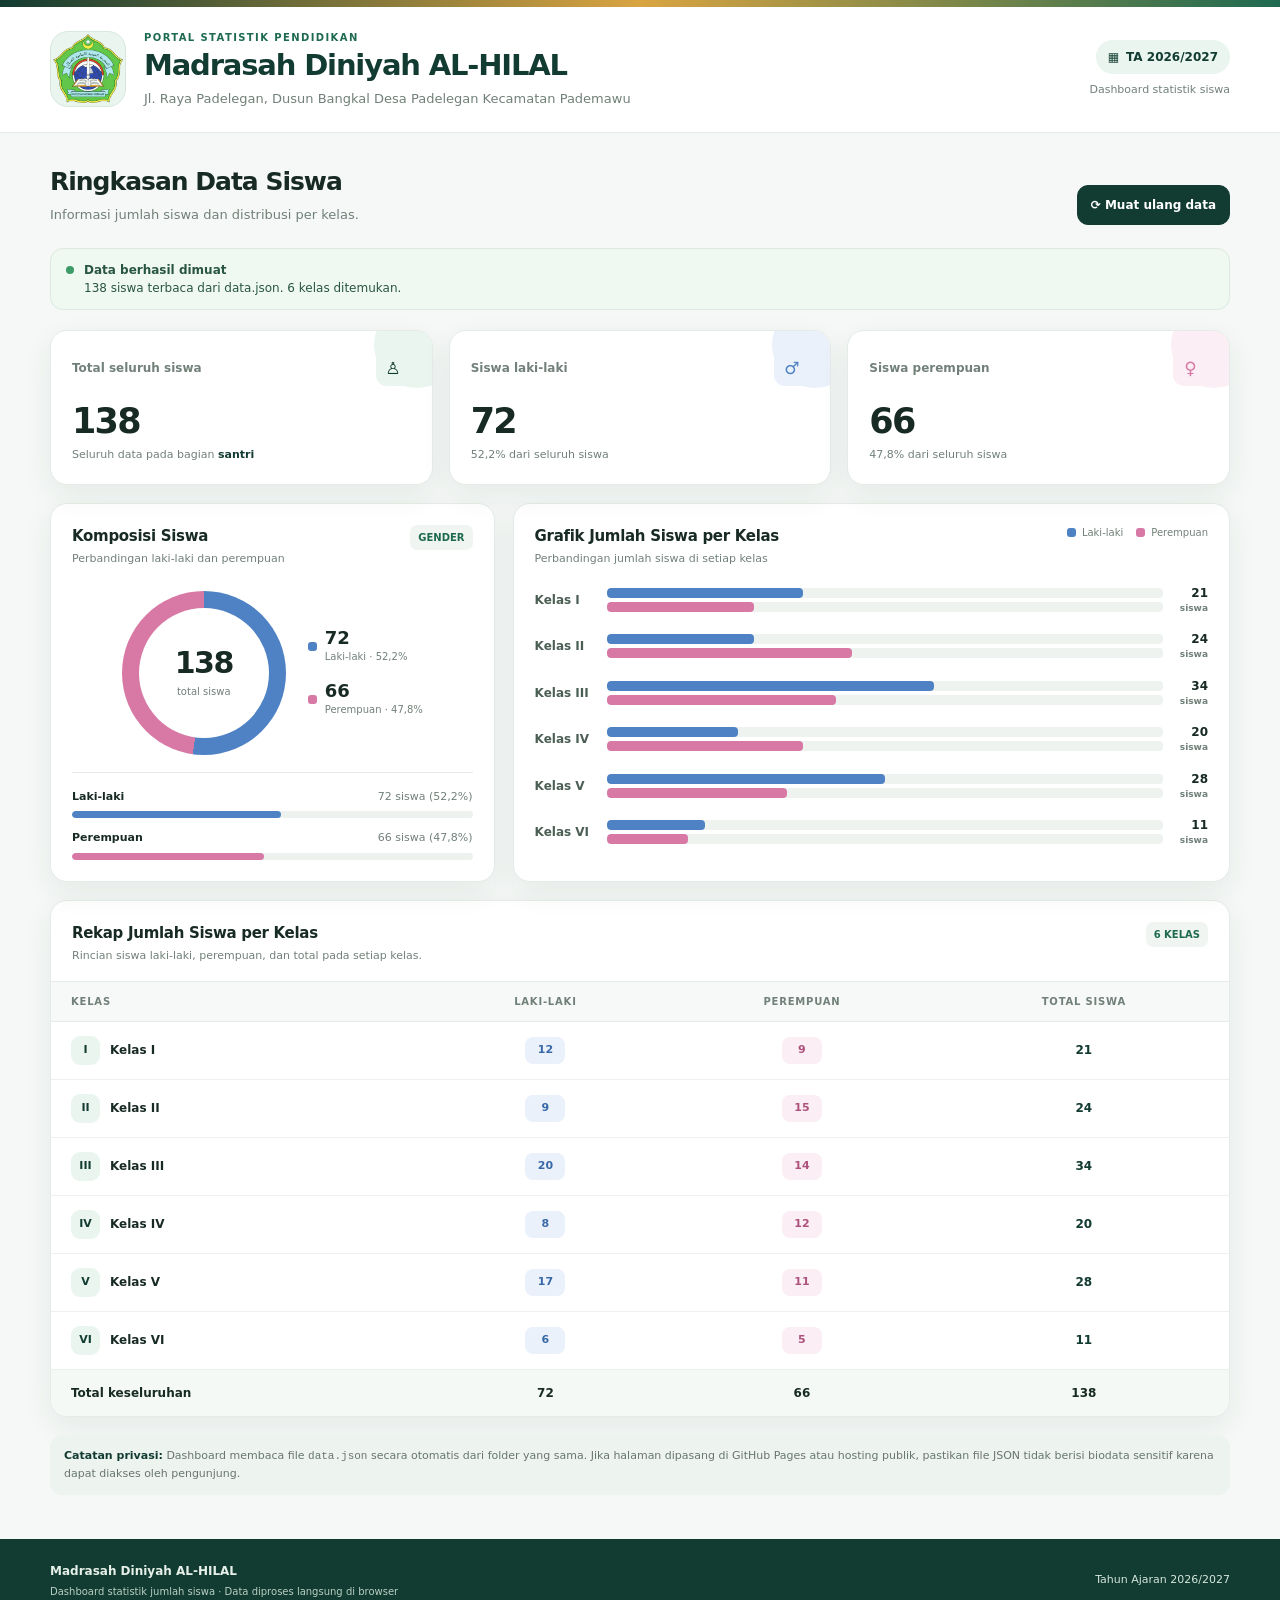
==== diagram_siswa.html @ ab2ae201 "Create diagram_siswa.html" ====
<!doctype html>
<html lang="id">
<head>
  <meta charset="utf-8">
  <meta name="viewport" content="width=device-width, initial-scale=1">
  <meta name="theme-color" content="#123b31">
  <meta name="description" content="Dashboard statistik jumlah siswa Madrasah Diniyah AL-HILAL.">
  <title>Dashboard Siswa | Madrasah Diniyah AL-HILAL</title>
  <style>
    :root{--green:#123b31;--green2:#1e6a51;--mint:#e9f5ee;--gold:#d9a441;--ink:#182a24;--muted:#718078;--line:#e5ece7;--paper:#f5f8f6;--white:#fff;--blue:#4e82c4;--pink:#d779a4;--shadow:0 10px 30px rgba(22,58,43,.07)}
    *{box-sizing:border-box}body{margin:0;background:var(--paper);color:var(--ink);font-family:Inter,ui-sans-serif,system-ui,-apple-system,BlinkMacSystemFont,"Segoe UI",sans-serif;line-height:1.5}
    .topbar{height:7px;background:linear-gradient(90deg,var(--green),var(--gold),var(--green2))}
    .container{width:min(1180px,calc(100% - 36px));margin:auto}
    header{background:var(--white);border-bottom:1px solid var(--line)}.head-inner{display:flex;align-items:center;gap:18px;padding:23px 0}.logo-wrap{width:76px;height:76px;flex:0 0 76px;border-radius:18px;background:var(--mint);display:grid;place-items:center;border:1px solid #d6e9dc;overflow:hidden}.logo-wrap img{width:100%;height:100%;object-fit:contain}.logo-fallback{font-size:29px;color:var(--green)}
    .eyebrow{text-transform:uppercase;letter-spacing:.14em;font-size:10px;font-weight:800;color:var(--green2);margin:0 0 4px}.school-name{font-size:clamp(20px,3vw,29px);line-height:1.15;font-weight:850;letter-spacing:-.04em;color:var(--green);margin:0}.school-address{color:var(--muted);font-size:13px;margin:7px 0 0}.head-side{margin-left:auto;text-align:right;flex-shrink:0}.year-pill{display:inline-flex;align-items:center;gap:7px;padding:8px 12px;border-radius:99px;background:var(--mint);color:var(--green);font-size:12px;font-weight:750}.head-side small{display:block;color:var(--muted);font-size:11px;margin-top:8px}
    main{padding:30px 0 44px}.page-intro{display:flex;align-items:flex-end;justify-content:space-between;gap:16px;margin-bottom:23px}.page-intro h2{font-size:25px;letter-spacing:-.04em;margin:0;color:var(--ink)}.page-intro p{margin:5px 0 0;color:var(--muted);font-size:13px}.actions{display:flex;gap:9px;flex-wrap:wrap}.btn{border:1px solid #d6e3db;background:white;color:var(--green);font:inherit;font-size:12px;font-weight:750;padding:10px 13px;border-radius:11px;cursor:pointer;display:inline-flex;align-items:center;gap:8px}.btn.primary{background:var(--green);border-color:var(--green);color:white}.btn:hover{filter:brightness(.97)}input[type=file]{display:none}
    .status{display:flex;align-items:flex-start;gap:10px;padding:12px 15px;border:1px solid #dce9df;background:#f0f8f2;border-radius:13px;color:#285642;font-size:12px;margin-bottom:20px}.status.error{background:#fff5ed;border-color:#f2d7c2;color:#874b23}.status .dot{width:8px;height:8px;background:#3b9c67;border-radius:50%;margin-top:5px;flex:0 0 8px}.status.error .dot{background:#d47b3f}
    .stats{display:grid;grid-template-columns:repeat(3,minmax(0,1fr));gap:16px;margin-bottom:18px}.stat{background:var(--white);border:1px solid var(--line);border-radius:17px;padding:20px 21px;box-shadow:var(--shadow);position:relative;overflow:hidden}.stat:after{content:"";position:absolute;width:86px;height:86px;right:-28px;top:-29px;border-radius:50%;background:var(--tint,#e9f5ee)}.stat-top{display:flex;justify-content:space-between;align-items:center;gap:10px;position:relative;z-index:1}.stat-label{font-size:12px;color:var(--muted);font-weight:700}.stat-icon{height:35px;width:35px;display:grid;place-items:center;border-radius:11px;background:var(--tint,#e9f5ee);color:var(--accent,var(--green));font-size:17px}.stat-number{font-size:35px;font-weight:850;letter-spacing:-.05em;line-height:1.1;margin:16px 0 7px;position:relative;z-index:1}.stat-foot{font-size:11px;color:var(--muted);position:relative;z-index:1}.stat-foot strong{color:var(--accent,var(--green))}
    .grid-main{display:grid;grid-template-columns:minmax(0,.88fr) minmax(0,1.42fr);gap:18px;margin-bottom:18px}.panel{background:var(--white);border:1px solid var(--line);border-radius:17px;padding:21px;box-shadow:var(--shadow);min-width:0}.panel-head{display:flex;align-items:flex-start;justify-content:space-between;gap:12px;margin-bottom:16px}.panel-title{font-size:15px;font-weight:800;margin:0;letter-spacing:-.02em}.panel-subtitle{font-size:11px;color:var(--muted);margin:4px 0 0}.tag{background:#f0f5f1;border-radius:7px;color:var(--green2);font-size:10px;font-weight:800;padding:5px 8px;white-space:nowrap}
    .donut-area{display:flex;align-items:center;justify-content:center;gap:22px;padding:7px 0 17px}.donut{width:164px;height:164px;border-radius:50%;position:relative;flex:0 0 164px;background:conic-gradient(var(--blue) 0 var(--male-deg,52.17%),var(--pink) var(--male-deg,52.17%) 100%)}.donut:after{content:"";position:absolute;inset:17px;background:white;border-radius:50%}.donut-center{position:absolute;z-index:1;inset:0;display:flex;flex-direction:column;align-items:center;justify-content:center}.donut-center strong{font-size:30px;letter-spacing:-.05em;line-height:1.1}.donut-center span{font-size:10px;color:var(--muted);margin-top:5px}.legend{display:grid;gap:14px;min-width:100px}.legend-row{display:flex;align-items:center;gap:8px;font-size:11px;color:var(--muted)}.legend-dot{width:9px;height:9px;border-radius:3px;flex:0 0 9px}.legend-row strong{display:block;font-size:18px;color:var(--ink);line-height:1.25}.legend-row small{font-size:10px;color:var(--muted)}.share-bars{border-top:1px solid var(--line);padding-top:16px;display:grid;gap:12px}.share-top{display:flex;justify-content:space-between;font-size:11px;margin-bottom:6px}.share-top span{color:var(--muted)}.track{height:7px;border-radius:99px;background:#eef2ef;overflow:hidden}.fill{height:100%;border-radius:99px;width:0;transition:width .35s ease}.fill.male{background:var(--blue)}.fill.female{background:var(--pink)}
    .chart-legend{display:flex;gap:13px;align-items:center;flex-wrap:wrap;font-size:10px;color:var(--muted)}.chart-legend span{display:inline-flex;align-items:center;gap:6px}.chart-bars{display:grid;gap:15px;margin-top:15px}.bar-row{display:grid;grid-template-columns:62px minmax(0,1fr) 35px;gap:10px;align-items:center}.bar-class{font-size:12px;font-weight:800;color:#4b5e54}.bar-stack{display:flex;flex-direction:column;gap:4px}.bar-line{height:10px;background:#eff3f0;border-radius:4px;overflow:hidden}.bar-line i{display:block;height:100%;border-radius:4px;width:0;transition:width .4s ease}.bar-line i.male{background:var(--blue)}.bar-line i.female{background:var(--pink)}.bar-total{text-align:right;font-size:12px;font-weight:800}.bar-total small{display:block;font-size:9px;color:var(--muted);font-weight:600}
    .table-panel{padding:0;overflow:hidden}.table-panel .panel-head{padding:21px 21px 0}.table-wrap{overflow-x:auto}table{border-collapse:collapse;width:100%;min-width:500px}thead th{background:#f6f9f7;color:#718078;font-size:10px;text-transform:uppercase;letter-spacing:.08em;font-weight:800;padding:12px 20px;text-align:left;border-top:1px solid var(--line);border-bottom:1px solid var(--line)}thead th:not(:first-child),tbody td:not(:first-child),tfoot td:not(:first-child){text-align:center}tbody td,tfoot td{padding:14px 20px;border-bottom:1px solid #edf1ee;font-size:12px}tbody tr:hover{background:#fbfdfb}.class-name{display:flex;align-items:center;gap:10px;font-weight:800}.class-number{width:29px;height:29px;display:grid;place-items:center;border-radius:9px;background:var(--mint);color:var(--green);font-size:11px}.gender-pill{display:inline-flex;min-width:40px;justify-content:center;padding:5px 9px;border-radius:8px;font-weight:800;font-size:11px}.gender-pill.m{background:#eaf1fb;color:#3869a6}.gender-pill.f{background:#fbeef4;color:#ae527d}.total-cell{font-weight:850;color:var(--green)}tfoot td{background:#f5f9f6;font-weight:850;border-bottom:0}.empty{text-align:center!important;padding:28px;color:var(--muted)}
    .privacy-note{margin-top:18px;font-size:11px;color:#68766e;background:#edf3ef;border-radius:12px;padding:12px 14px;line-height:1.65}.privacy-note strong{color:var(--green)}footer{background:var(--green);color:#e6f0e9;padding:23px 0}.footer-inner{display:flex;justify-content:space-between;align-items:center;gap:14px}.footer-name{font-size:12px;font-weight:800}.footer-note{font-size:10px;color:#b9d0c3;margin-top:4px}.footer-year{font-size:11px;color:#d6e7dc;text-align:right}
    @media(max-width:760px){.head-inner{align-items:flex-start;gap:12px;padding:17px 0}.logo-wrap{width:58px;height:58px;flex-basis:58px;border-radius:14px}.head-side{display:none}.school-address{font-size:11px}.container{width:min(100% - 24px,1180px)}main{padding-top:23px}.page-intro{align-items:flex-start;flex-direction:column}.page-intro h2{font-size:22px}.stats{gap:10px}.stat{padding:15px 13px;border-radius:14px}.stat-number{font-size:28px;margin-top:13px}.stat-label{font-size:10px}.stat-icon{width:29px;height:29px;font-size:14px}.stat-foot{font-size:9px}.grid-main{grid-template-columns:1fr}.panel{padding:17px}.donut-area{gap:16px}.donut{width:145px;height:145px;flex-basis:145px}.donut-center strong{font-size:27px}.footer-inner{align-items:flex-start;flex-direction:column}.footer-year{text-align:left}}
    @media(max-width:390px){.stats{grid-template-columns:1fr}.stat{display:grid;grid-template-columns:1fr auto;align-items:center}.stat-top{display:contents}.stat-label{align-self:end}.stat-icon{grid-column:2;grid-row:1/3}.stat-number{grid-column:1;margin:6px 0}.stat-foot{grid-column:1}.donut-area{gap:12px}.donut{width:128px;height:128px;flex-basis:128px}.donut:after{inset:14px}}
  </style>
</head>
<body>
  <div class="topbar"></div>
  <header>
    <div class="container head-inner">
      <div class="logo-wrap" id="logoWrap"><span class="logo-fallback">✦</span></div>
      <div>
        <p class="eyebrow">Portal statistik pendidikan</p>
        <h1 class="school-name" id="schoolName">Madrasah Diniyah AL-HILAL</h1>
        <p class="school-address" id="schoolAddress">Alamat lembaga akan ditampilkan dari data.json</p>
      </div>
      <div class="head-side"><span class="year-pill">▦ <span id="yearTop">Tahun Ajaran</span></span><small>Dashboard statistik siswa</small></div>
    </div>
  </header>

  <main class="container">
    <div class="page-intro">
      <div><h2>Ringkasan Data Siswa</h2><p>Informasi jumlah siswa dan distribusi per kelas.</p></div>
      <div class="actions">
        <button class="btn primary" id="reloadBtn" type="button">⟳ Muat ulang data</button>
      </div>
    </div>

    <div class="status" id="statusBox" role="status"><span class="dot"></span><div><strong id="statusTitle">Memuat data.json…</strong><div id="statusText">Dashboard sedang membaca data.json secara otomatis dari folder yang sama.</div></div></div>

    <section class="stats" aria-label="Statistik utama">
      <article class="stat" style="--accent:var(--green);--tint:#e9f5ee"><div class="stat-top"><span class="stat-label">Total seluruh siswa</span><span class="stat-icon">♙</span></div><div class="stat-number" id="totalCount">—</div><div class="stat-foot">Seluruh data pada bagian <strong>santri</strong></div></article>
      <article class="stat" style="--accent:var(--blue);--tint:#eaf1fb"><div class="stat-top"><span class="stat-label">Siswa laki-laki</span><span class="stat-icon">♂</span></div><div class="stat-number" id="maleCount">—</div><div class="stat-foot" id="maleShare">Kode jenis kelamin: L</div></article>
      <article class="stat" style="--accent:var(--pink);--tint:#fbeef4"><div class="stat-top"><span class="stat-label">Siswa perempuan</span><span class="stat-icon">♀</span></div><div class="stat-number" id="femaleCount">—</div><div class="stat-foot" id="femaleShare">Kode jenis kelamin: P</div></article>
    </section>

    <section class="grid-main">
      <article class="panel">
        <div class="panel-head"><div><h3 class="panel-title">Komposisi Siswa</h3><p class="panel-subtitle">Perbandingan laki-laki dan perempuan</p></div><span class="tag">GENDER</span></div>
        <div class="donut-area"><div class="donut" id="donut"><div class="donut-center"><strong id="donutTotal">—</strong><span>total siswa</span></div></div><div class="legend"><div class="legend-row"><i class="legend-dot" style="background:var(--blue)"></i><div><strong id="legendMale">—</strong><small>Laki-laki · <span id="legendMalePct">—</span></small></div></div><div class="legend-row"><i class="legend-dot" style="background:var(--pink)"></i><div><strong id="legendFemale">—</strong><small>Perempuan · <span id="legendFemalePct">—</span></small></div></div></div></div>
        <div class="share-bars"><div><div class="share-top"><strong>Laki-laki</strong><span id="maleBarLabel">—</span></div><div class="track"><div class="fill male" id="maleFill"></div></div></div><div><div class="share-top"><strong>Perempuan</strong><span id="femaleBarLabel">—</span></div><div class="track"><div class="fill female" id="femaleFill"></div></div></div></div>
      </article>
      <article class="panel">
        <div class="panel-head"><div><h3 class="panel-title">Grafik Jumlah Siswa per Kelas</h3><p class="panel-subtitle">Perbandingan jumlah siswa di setiap kelas</p></div><div class="chart-legend"><span><i class="legend-dot" style="background:var(--blue)"></i>Laki-laki</span><span><i class="legend-dot" style="background:var(--pink)"></i>Perempuan</span></div></div>
        <div class="chart-bars" id="classChart"><div class="empty">Menunggu data dimuat…</div></div>
      </article>
    </section>

    <section class="panel table-panel">
      <div class="panel-head"><div><h3 class="panel-title">Rekap Jumlah Siswa per Kelas</h3><p class="panel-subtitle">Rincian siswa laki-laki, perempuan, dan total pada setiap kelas.</p></div><span class="tag" id="classCountTag">0 KELAS</span></div>
      <div class="table-wrap"><table><thead><tr><th>Kelas</th><th>Laki-laki</th><th>Perempuan</th><th>Total Siswa</th></tr></thead><tbody id="classTable"><tr><td colspan="4" class="empty">Menunggu data dimuat…</td></tr></tbody><tfoot id="classFoot"><tr><td>Total keseluruhan</td><td>—</td><td>—</td><td>—</td></tr></tfoot></table></div>
    </section>

    <div class="privacy-note"><strong>Catatan privasi:</strong> Dashboard membaca file <code>data.json</code> secara otomatis dari folder yang sama. Jika halaman dipasang di GitHub Pages atau hosting publik, pastikan file JSON tidak berisi biodata sensitif karena dapat diakses oleh pengunjung.</div>
  </main>

  <footer><div class="container footer-inner"><div><div class="footer-name" id="footerName">Madrasah Diniyah AL-HILAL</div><div class="footer-note">Dashboard statistik jumlah siswa · Data diproses langsung di browser</div></div><div class="footer-year" id="footerYear">Tahun Ajaran —</div></div></footer>

  <script>
    const $ = (id) => document.getElementById(id);
    const fmt = (n) => new Intl.NumberFormat('id-ID').format(n);
    let currentData = null;

    function setStatus(title, message, isError = false) {
      $('statusTitle').textContent = title;
      $('statusText').textContent = message;
      $('statusBox').classList.toggle('error', isError);
    }
    function normalizeGender(s) {
      const value = String(s?.biodata?.jk ?? s?.jk ?? '').trim().toUpperCase();
      if (['L','LAKI-LAKI','LAKI LAKI','MALE'].includes(value)) return 'L';
      if (['P','PEREMPUAN','WANITA','FEMALE'].includes(value)) return 'P';
      return '?';
    }
    function classSort(a, b) {
      const order = ['I','II','III','IV','V','VI','VII','VIII','IX','X','XI','XII'];
      const aa = String(a).trim().toUpperCase(), bb = String(b).trim().toUpperCase();
      const ia = order.indexOf(aa), ib = order.indexOf(bb);
      if (ia >= 0 || ib >= 0) return (ia < 0 ? 999 : ia) - (ib < 0 ? 999 : ib);
      return aa.localeCompare(bb, 'id', {numeric:true});
    }
    function escapeText(value) {
      return String(value ?? '').replace(/[&<>"']/g, c => ({'&':'&amp;','<':'&lt;','>':'&gt;','"':'&quot;',"'":'&#39;'}[c]));
    }
    function render(data, sourceLabel) {
      if (!data || !Array.isArray(data.santri)) throw new Error('Struktur file tidak sesuai: properti "santri" berupa array tidak ditemukan.');
      currentData = data;
      const students = data.santri;
      const madrasah = data.madrasah || {};
      const male = students.filter(s => normalizeGender(s) === 'L').length;
      const female = students.filter(s => normalizeGender(s) === 'P').length;
      const unknown = students.length - male - female;
      const total = students.length;
      const malePct = total ? male / total * 100 : 0;
      const femalePct = total ? female / total * 100 : 0;
      const year = madrasah.tahunAjaran || students.find(s => s.tahunAjaran)?.tahunAjaran || '—';
      const schoolName = madrasah.nama || 'Dashboard Statistik Siswa';
      $('schoolName').textContent = schoolName;
      $('schoolAddress').textContent = madrasah.alamat || 'Alamat lembaga belum tersedia pada data.json';
      $('footerName').textContent = schoolName;
      $('yearTop').textContent = 'TA ' + year;
      $('footerYear').textContent = 'Tahun Ajaran ' + year;
      const logoWrap = $('logoWrap');
      logoWrap.replaceChildren();
      if (typeof madrasah.logo === 'string' && madrasah.logo.startsWith('data:image/')) {
        const img = document.createElement('img'); img.src = madrasah.logo; img.alt = 'Logo ' + schoolName; logoWrap.appendChild(img);
      } else {
        const span = document.createElement('span'); span.className = 'logo-fallback'; span.textContent = '✦'; logoWrap.appendChild(span);
      }
      $('totalCount').textContent = fmt(total);
      $('maleCount').textContent = fmt(male);
      $('femaleCount').textContent = fmt(female);
      $('maleShare').textContent = malePct.toLocaleString('id-ID',{maximumFractionDigits:1}) + '% dari seluruh siswa';
      $('femaleShare').textContent = femalePct.toLocaleString('id-ID',{maximumFractionDigits:1}) + '% dari seluruh siswa';
      $('donutTotal').textContent = fmt(total);
      $('legendMale').textContent = fmt(male);
      $('legendFemale').textContent = fmt(female);
      $('legendMalePct').textContent = malePct.toLocaleString('id-ID',{maximumFractionDigits:1}) + '%';
      $('legendFemalePct').textContent = femalePct.toLocaleString('id-ID',{maximumFractionDigits:1}) + '%';
      $('donut').style.setProperty('--male-deg', malePct + '%');
      $('maleFill').style.width = malePct + '%'; $('femaleFill').style.width = femalePct + '%';
      $('maleBarLabel').textContent = `${fmt(male)} siswa (${malePct.toLocaleString('id-ID',{maximumFractionDigits:1})}%)`;
      $('femaleBarLabel').textContent = `${fmt(female)} siswa (${femalePct.toLocaleString('id-ID',{maximumFractionDigits:1})}%)`;

      const groups = new Map();
      for (const student of students) {
        const cls = String(student.kelas ?? student.akademik?.diterimaKelas ?? 'Belum diisi').trim() || 'Belum diisi';
        if (!groups.has(cls)) groups.set(cls, {male:0, female:0, unknown:0});
        const group = groups.get(cls); const gender = normalizeGender(student);
        if (gender === 'L') group.male++; else if (gender === 'P') group.female++; else group.unknown++;
      }
      const rows = [...groups.entries()].sort((a,b) => classSort(a[0],b[0]));
      const maxClass = Math.max(1, ...rows.map(([,v]) => v.male + v.female + v.unknown));
      $('classCountTag').textContent = `${rows.length} KELAS`;
      $('classChart').innerHTML = rows.length ? rows.map(([cls,v]) => {
        const all = v.male + v.female + v.unknown;
        return `<div class="bar-row"><div class="bar-class">Kelas ${escapeText(cls)}</div><div class="bar-stack"><div class="bar-line" title="Laki-laki: ${v.male}"><i class="male" style="width:${v.male/maxClass*100}%"></i></div><div class="bar-line" title="Perempuan: ${v.female}"><i class="female" style="width:${v.female/maxClass*100}%"></i></div></div><div class="bar-total">${fmt(all)}<small>siswa</small></div></div>`;
      }).join('') : '<div class="empty">Tidak ada data kelas.</div>';
      $('classTable').innerHTML = rows.length ? rows.map(([cls,v]) => {
        const all = v.male + v.female + v.unknown;
        return `<tr><td><div class="class-name"><span class="class-number">${escapeText(cls)}</span> Kelas ${escapeText(cls)}</div></td><td><span class="gender-pill m">${fmt(v.male)}</span></td><td><span class="gender-pill f">${fmt(v.female)}</span></td><td class="total-cell">${fmt(all)}</td></tr>`;
      }).join('') : '<tr><td colspan="4" class="empty">Tidak ada data kelas.</td></tr>';
      const unknownNote = unknown ? ` Terdapat ${fmt(unknown)} data dengan jenis kelamin yang belum dikenali.` : '';
      $('classFoot').innerHTML = `<tr><td>Total keseluruhan</td><td>${fmt(male)}</td><td>${fmt(female)}</td><td>${fmt(total)}</td></tr>`;
      setStatus('Data berhasil dimuat', `${fmt(total)} siswa terbaca dari ${sourceLabel}. ${rows.length} kelas ditemukan.${unknownNote}`, false);
    }
    async function loadFromPath() {
      setStatus('Memuat data.json…', 'Membaca data.json secara otomatis dari folder yang sama dengan halaman ini.');
      try {
        const response = await fetch('./data.json', {cache:'no-store'});
        if (!response.ok) throw new Error(`File data.json tidak dapat dimuat (HTTP ${response.status}).`);
        const data = await response.json();
        render(data, 'data.json');
      } catch (err) {
        const isFile = window.location.protocol === 'file:';
        setStatus(
          'Data belum berhasil dimuat otomatis',
          isFile
            ? 'Browser biasanya memblokir pembacaan JSON saat HTML dibuka langsung dari file komputer. Jalankan melalui server lokal (misalnya XAMPP) atau hosting, lalu pastikan data.json berada satu folder dengan index.html.'
            : 'Pastikan nama file tepat data.json (huruf kecil), file berada satu folder dengan index.html, dan server mengizinkan akses ke file tersebut.',
          true
        );
      }
    }
    $('reloadBtn').addEventListener('click', loadFromPath);
    loadFromPath();
  </script>
</body>
</html>
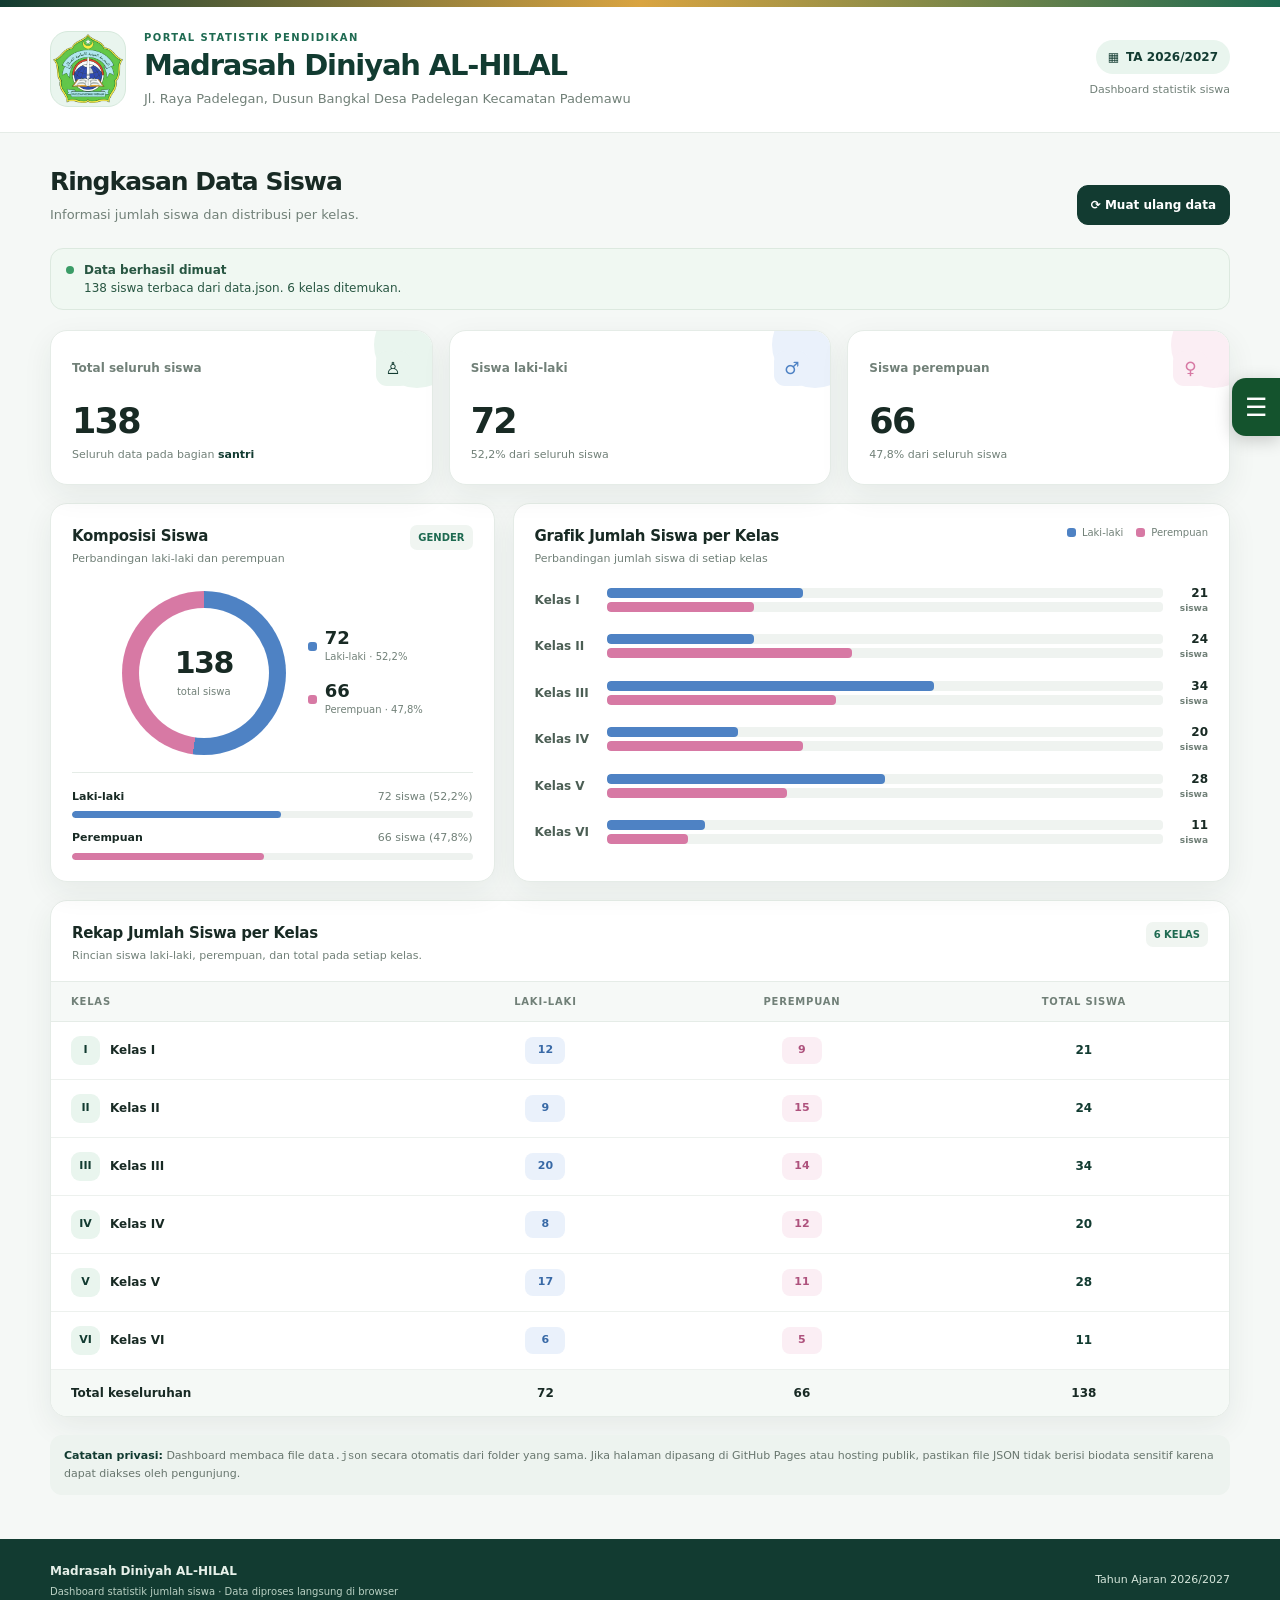
==== commit 51f9f29d: "Update diagram_siswa.html" ====
--- a/diagram_siswa.html
+++ b/diagram_siswa.html
@@ -7,6 +7,209 @@
   <meta name="description" content="Dashboard statistik jumlah siswa Madrasah Diniyah AL-HILAL.">
   <title>Dashboard Siswa | Madrasah Diniyah AL-HILAL</title>
   <style>
+    /* ===== PENGATURAN DASAR ===== */
+    :root {
+      --sb-main: #14532d;
+      --sb-accent: #d4af37;
+      --sb-panel: #ffffff;
+      --sb-text: #243047;
+      --sb-width: 280px;
+    }
+    
+    body {
+      margin: 0;
+      font-family: Arial, sans-serif;
+    }
+    
+    /* ===== TOMBOL PEMBUKA ===== */
+    #rightSidebarToggle {
+      position: fixed;
+      top: 42%;
+      right: 0;
+      z-index: 99999;
+      width: 48px;
+      height: 58px;
+      border: none;
+      border-radius: 14px 0 0 14px;
+      background: var(--sb-main);
+      color: white;
+      font-size: 25px;
+      cursor: pointer;
+      box-shadow: 0 4px 18px #0003;
+      transition: right .35s ease, background .25s;
+      animation: sbPulse 2.5s infinite;
+    }
+    
+    #rightSidebarToggle:hover {
+      background: #166534;
+    }
+    
+    #rightSidebarToggle.is-open {
+      right: var(--sb-width);
+      animation: none;
+    }
+    
+    /* ===== PANEL SIDEBAR ===== */
+    #rightSidebar {
+      position: fixed;
+      top: 0;
+      right: 0;
+      z-index: 99998;
+      width: var(--sb-width);
+      max-width: calc(100vw - 55px);
+      height: 100vh;
+      height: 100dvh;
+      box-sizing: border-box;
+      background: var(--sb-panel);
+      box-shadow: -8px 0 30px #0002;
+      transform: translateX(110%);
+      transition: transform .35s cubic-bezier(.2,.8,.2,1);
+      display: flex;
+      flex-direction: column;
+      visibility: hidden;
+    }
+    
+    #rightSidebar.is-open {
+      transform: translateX(0);
+      visibility: visible;
+    }
+    
+    /* ===== HEADER ===== */
+    .sb-header {
+      padding: 25px 20px;
+      color: white;
+      background: linear-gradient(135deg, #14532d, #166534);
+      position: relative;
+      overflow: hidden;
+    }
+    
+    .sb-header::after {
+      content: "";
+      position: absolute;
+      width: 120px;
+      height: 120px;
+      border: 1px solid #ffffff30;
+      border-radius: 50%;
+      right: -35px;
+      top: -45px;
+    }
+    
+    .sb-brand {
+      font-size: 19px;
+      font-weight: bold;
+      letter-spacing: .5px;
+    }
+    
+    .sb-subtitle {
+      font-size: 12px;
+      opacity: .8;
+      margin-top: 7px;
+    }
+    
+    #rightSidebarClose {
+      position: absolute;
+      top: 15px;
+      right: 14px;
+      z-index: 1;
+      border: 0;
+      border-radius: 50%;
+      width: 32px;
+      height: 32px;
+      color: white;
+      background: #ffffff20;
+      font-size: 20px;
+      cursor: pointer;
+    }
+    
+    /* ===== DAFTAR MENU ===== */
+    .sb-menu {
+      padding: 16px 12px;
+      overflow-y: auto;
+      flex: 1;
+    }
+    
+    .sb-label {
+      padding: 8px 12px;
+      color: #8a94a5;
+      font-size: 11px;
+      font-weight: bold;
+      letter-spacing: 1.2px;
+    }
+    
+    .sb-link {
+      display: flex;
+      align-items: center;
+      gap: 13px;
+      padding: 13px 12px;
+      margin: 4px 0;
+      color: var(--sb-text);
+      text-decoration: none;
+      border-radius: 11px;
+      font-size: 14px;
+      transition: background .25s, color .25s,
+                  transform .25s;
+    }
+    
+    .sb-icon {
+      width: 24px;
+      text-align: center;
+      font-size: 19px;
+    }
+    
+    .sb-link:hover,
+    .sb-link.active {
+      background: #e8f5ec;
+      color: var(--sb-main);
+      transform: translateX(-4px);
+    }
+    
+    .sb-link.active {
+      font-weight: bold;
+      box-shadow: inset -3px 0 var(--sb-accent);
+    }
+    
+    /* ===== FOOTER ===== */
+    .sb-footer {
+      padding: 16px;
+      text-align: center;
+      color: #7b8494;
+      font-size: 11px;
+      border-top: 1px solid #edf0f3;
+    }
+    
+    /* ===== LAPISAN GELAP ===== */
+    #rightSidebarOverlay {
+      position: fixed;
+      inset: 0;
+      z-index: 99997;
+      background: #0b1220a0;
+      opacity: 0;
+      visibility: hidden;
+      transition: opacity .3s, visibility .3s;
+    }
+    
+    #rightSidebarOverlay.is-open {
+      opacity: 1;
+      visibility: visible;
+    }
+    
+    /* ===== ANIMASI TOMBOL ===== */
+    @keyframes sbPulse {
+      0%, 100% { box-shadow: 0 4px 18px #0003; }
+      50% { box-shadow: 0 4px 22px #d4af3780; }
+    }
+    
+    /* Hormati pengaturan minim animasi */
+    @media (prefers-reduced-motion: reduce) {
+      #rightSidebar,
+      #rightSidebarToggle,
+      #rightSidebarOverlay,
+      .sb-link {
+        transition: none !important;
+        animation: none !important;
+      }
+    }
+/*  ===============================   */    
     :root{--green:#123b31;--green2:#1e6a51;--mint:#e9f5ee;--gold:#d9a441;--ink:#182a24;--muted:#718078;--line:#e5ece7;--paper:#f5f8f6;--white:#fff;--blue:#4e82c4;--pink:#d779a4;--shadow:0 10px 30px rgba(22,58,43,.07)}
     *{box-sizing:border-box}body{margin:0;background:var(--paper);color:var(--ink);font-family:Inter,ui-sans-serif,system-ui,-apple-system,BlinkMacSystemFont,"Segoe UI",sans-serif;line-height:1.5}
     .topbar{height:7px;background:linear-gradient(90deg,var(--green),var(--gold),var(--green2))}
@@ -26,6 +229,84 @@
   </style>
 </head>
 <body>
+  <!-- TOMBOL MENU -->
+  <button id="rightSidebarToggle"
+          type="button"
+          aria-label="Buka menu navigasi"
+          aria-controls="rightSidebar"
+          aria-expanded="false">
+    <span id="sbToggleIcon">☰</span>
+  </button>
+  
+  <!-- OVERLAY -->
+  <div id="rightSidebarOverlay"></div>
+  
+  <!-- SIDEBAR -->
+  <aside id="rightSidebar"
+         aria-label="Navigasi utama"
+         aria-hidden="true"
+         inert>
+  
+    <div class="sb-header">
+      <div class="sb-brand">✦ MENU UTAMA</div>
+      <div class="sb-subtitle">Portal Informasi & Layanan</div>
+      <button id="rightSidebarClose"
+              type="button"
+              aria-label="Tutup menu">×</button>
+    </div>
+  
+    <nav class="sb-menu">
+      <div class="sb-label">NAVIGASI</div>
+  
+      <!-- GANTI LINK # DENGAN URL TUJUAN -->
+      <a class="sb-link active" href="index.html">
+        <span class="sb-icon">⌂</span>
+        <span>Beranda</span>
+      </a>
+  
+      <a class="sb-link" href="#profil">
+        <span class="sb-icon">🏫</span>
+        <span>Profil Madrasah</span>
+      </a>
+  
+      <a class="sb-link" href="jadwal_widget.html">
+        <span class="sb-icon">📢</span>
+        <span>Jadwal Mengajar Asatid</span>
+      </a>
+  
+      <a class="sb-link" href="kaligrafi.html">
+        <span class="sb-icon">▤</span>
+        <span>Hasil Lomba kaligrafi</span>
+      </a>
+  
+      <a class="sb-link" href="diagram_siswa.html">
+        <span class="sb-icon">👨‍🎓</span>
+        <span>Data Siswa</span>
+      </a>
+  
+      <a class="sb-link" href="#galeri">
+        <span class="sb-icon">▧</span>
+        <span>Galeri Kegiatan</span>
+      </a>
+  
+      <a class="sb-link" href="#kontak">
+        <span class="sb-icon">✉</span>
+        <span>Hubungi Kami</span>
+      </a>
+  
+      <div class="sb-label">TAUTAN EKSTERNAL</div>
+  
+      <a class="sb-link"
+         href="https://www.google.com/"
+         target="_blank"
+         rel="noopener noreferrer">
+        <span class="sb-icon">🌐</span>
+        <span>Website Eksternal ↗</span>
+      </a>
+    </nav>
+  </aside>
+
+  <!-- ========================================================================== -->
   <div class="topbar"></div>
   <header>
     <div class="container head-inner">
@@ -186,5 +467,80 @@
     $('reloadBtn').addEventListener('click', loadFromPath);
     loadFromPath();
   </script>
+
+  <script>
+    (() => {
+      const toggle = document.getElementById("rightSidebarToggle");
+      const icon = document.getElementById("sbToggleIcon");
+      const sidebar = document.getElementById("rightSidebar");
+      const close = document.getElementById("rightSidebarClose");
+      const overlay = document.getElementById("rightSidebarOverlay");
+    
+      if (!toggle || !sidebar || !close || !overlay) return;
+    
+      let isOpen = false;
+      let previousFocus = null;
+    
+      function setSidebar(open) {
+        isOpen = open;
+    
+        sidebar.classList.toggle("is-open", open);
+        toggle.classList.toggle("is-open", open);
+        overlay.classList.toggle("is-open", open);
+    
+        toggle.setAttribute("aria-expanded", String(open));
+        toggle.setAttribute(
+          "aria-label",
+          open ? "Tutup menu navigasi" : "Buka menu navigasi"
+        );
+    
+        sidebar.setAttribute("aria-hidden", String(!open));
+        sidebar.inert = !open;
+    
+        icon.textContent = open ? "✕" : "☰";
+    
+        if (open) {
+          previousFocus = document.activeElement;
+          close.focus();
+        } else if (previousFocus && previousFocus.focus) {
+          toggle.focus();
+        }
+      }
+    
+      toggle.addEventListener("click", () => {
+        setSidebar(!isOpen);
+      });
+    
+      close.addEventListener("click", () => {
+        setSidebar(false);
+      });
+    
+      overlay.addEventListener("click", () => {
+        setSidebar(false);
+      });
+    
+      document.addEventListener("keydown", (event) => {
+        if (event.key === "Escape" && isOpen) {
+          setSidebar(false);
+        }
+      });
+    
+      sidebar.querySelectorAll(".sb-link").forEach(link => {
+        link.addEventListener("click", () => {
+          if (link.target !== "_blank") {
+            sidebar.querySelectorAll(".sb-link").forEach(item => {
+              item.classList.remove("active");
+            });
+            link.classList.add("active");
+          }
+    
+          setSidebar(false);
+        });
+      });
+    
+      // Tutup otomatis jika layar berubah menjadi desktop lebar
+      // tidak dilakukan agar keadaan menu tetap konsisten.
+    })();
+</script>
 </body>
 </html>
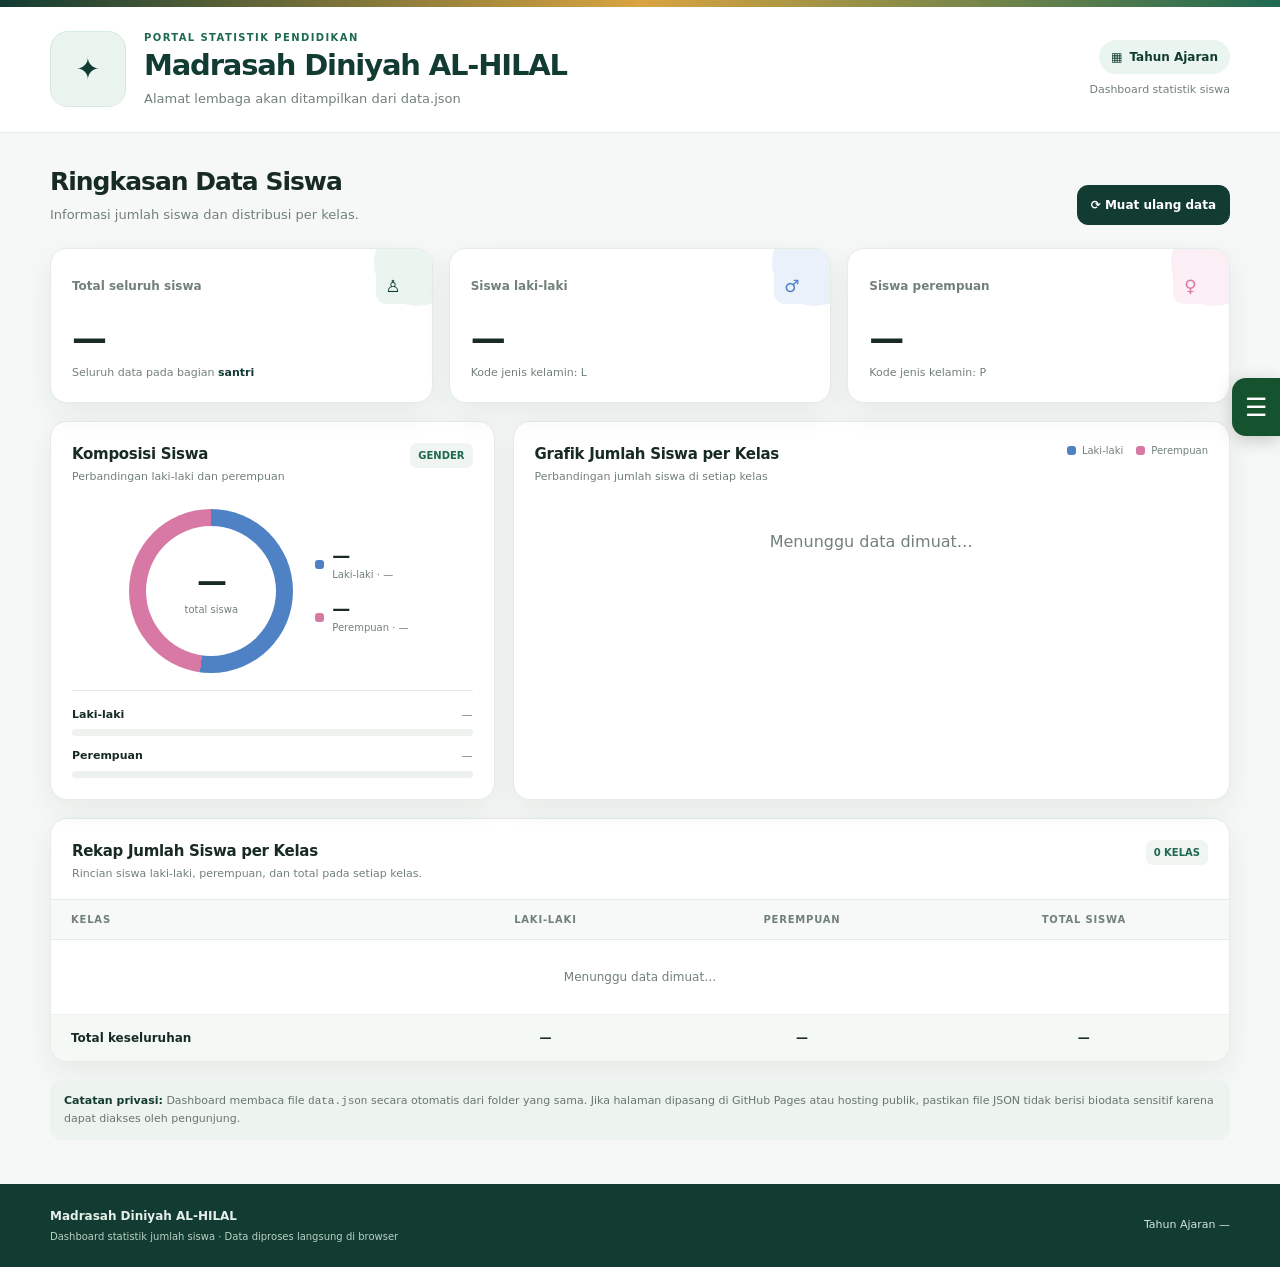
==== commit c3b5800b: "Update diagram_siswa.html" ====
--- a/diagram_siswa.html
+++ b/diagram_siswa.html
@@ -6,6 +6,7 @@
   <meta name="theme-color" content="#123b31">
   <meta name="description" content="Dashboard statistik jumlah siswa Madrasah Diniyah AL-HILAL.">
   <title>Dashboard Siswa | Madrasah Diniyah AL-HILAL</title>
+  <link rel="icon" href="logo.png" />
   <style>
     /* ===== PENGATURAN DASAR ===== */
     :root {
@@ -327,9 +328,9 @@
         <button class="btn primary" id="reloadBtn" type="button">⟳ Muat ulang data</button>
       </div>
     </div>
-
+<!--
     <div class="status" id="statusBox" role="status"><span class="dot"></span><div><strong id="statusTitle">Memuat data.json…</strong><div id="statusText">Dashboard sedang membaca data.json secara otomatis dari folder yang sama.</div></div></div>
-
+-->
     <section class="stats" aria-label="Statistik utama">
       <article class="stat" style="--accent:var(--green);--tint:#e9f5ee"><div class="stat-top"><span class="stat-label">Total seluruh siswa</span><span class="stat-icon">♙</span></div><div class="stat-number" id="totalCount">—</div><div class="stat-foot">Seluruh data pada bagian <strong>santri</strong></div></article>
       <article class="stat" style="--accent:var(--blue);--tint:#eaf1fb"><div class="stat-top"><span class="stat-label">Siswa laki-laki</span><span class="stat-icon">♂</span></div><div class="stat-number" id="maleCount">—</div><div class="stat-foot" id="maleShare">Kode jenis kelamin: L</div></article>
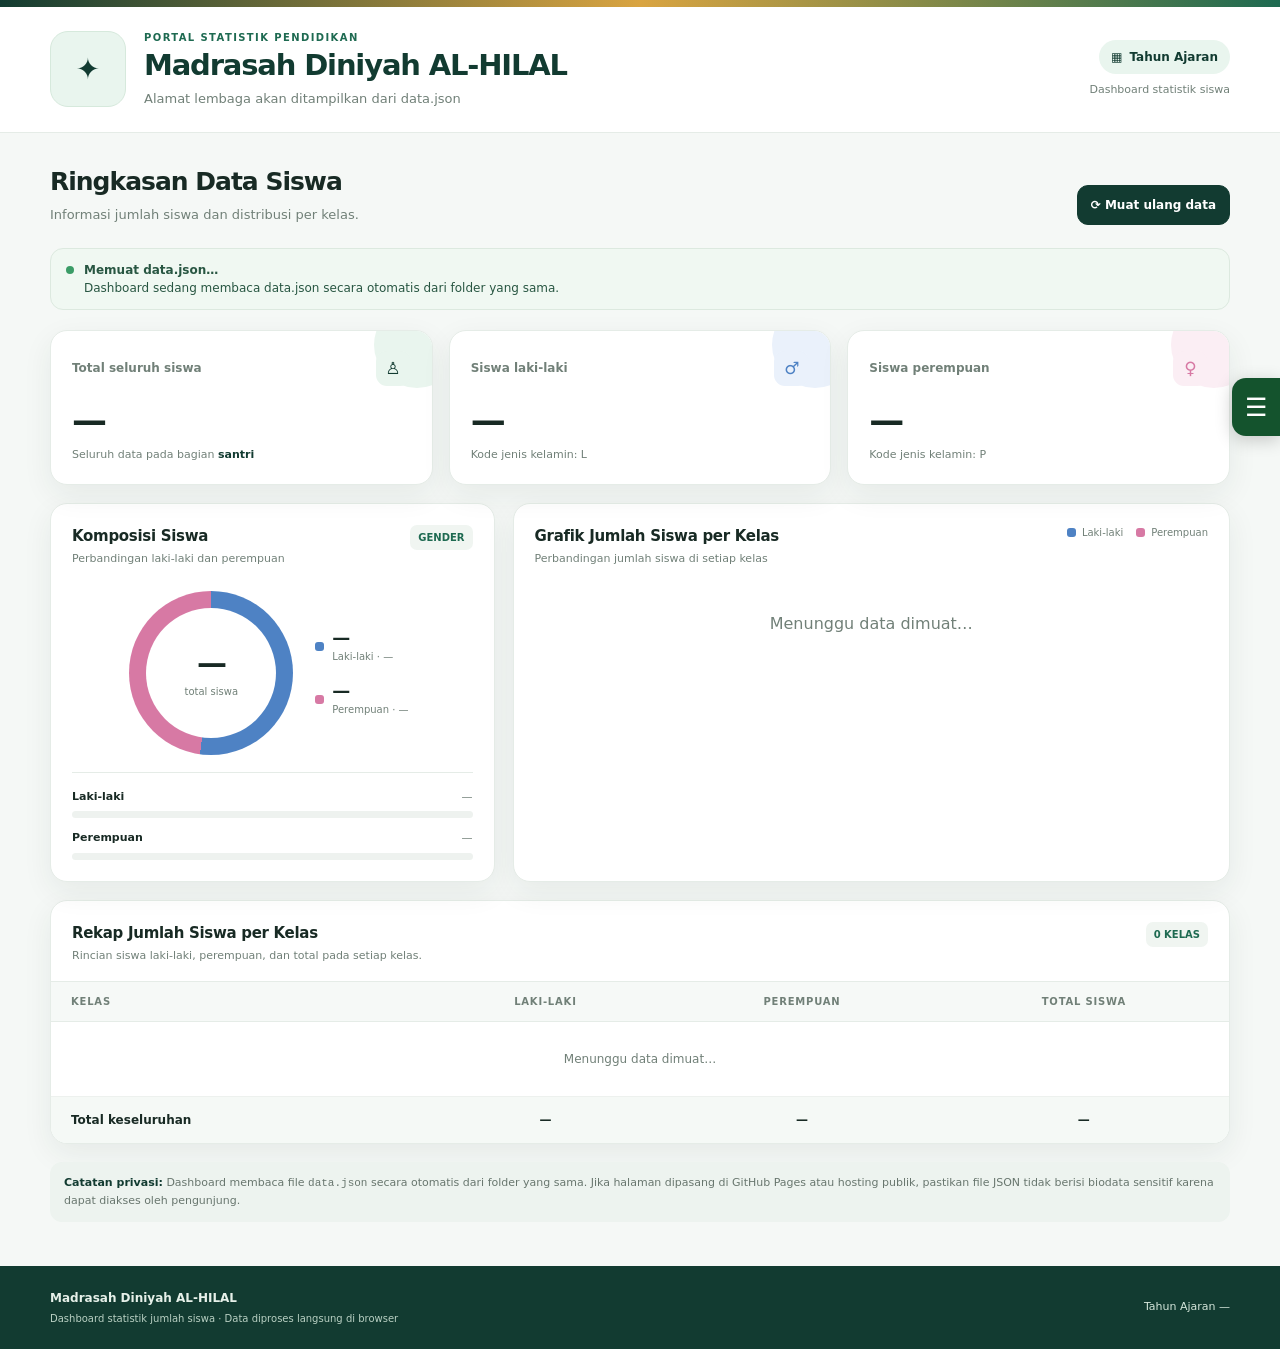
==== commit 5e86e64d: "Update diagram_siswa.html" ====
--- a/diagram_siswa.html
+++ b/diagram_siswa.html
@@ -328,9 +328,9 @@
         <button class="btn primary" id="reloadBtn" type="button">⟳ Muat ulang data</button>
       </div>
     </div>
-<!--
-    <div class="status" id="statusBox" role="status"><span class="dot"></span><div><strong id="statusTitle">Memuat data.json…</strong><div id="statusText">Dashboard sedang membaca data.json secara otomatis dari folder yang sama.</div></div></div>
--->
+
+    <div class="status" id="statusBox1" role="status"><span class="dot"></span><div><strong id="statusTitle">Memuat data.json…</strong><div id="statusText1">Dashboard sedang membaca data.json secara otomatis dari folder yang sama.</div></div></div>
+
     <section class="stats" aria-label="Statistik utama">
       <article class="stat" style="--accent:var(--green);--tint:#e9f5ee"><div class="stat-top"><span class="stat-label">Total seluruh siswa</span><span class="stat-icon">♙</span></div><div class="stat-number" id="totalCount">—</div><div class="stat-foot">Seluruh data pada bagian <strong>santri</strong></div></article>
       <article class="stat" style="--accent:var(--blue);--tint:#eaf1fb"><div class="stat-top"><span class="stat-label">Siswa laki-laki</span><span class="stat-icon">♂</span></div><div class="stat-number" id="maleCount">—</div><div class="stat-foot" id="maleShare">Kode jenis kelamin: L</div></article>
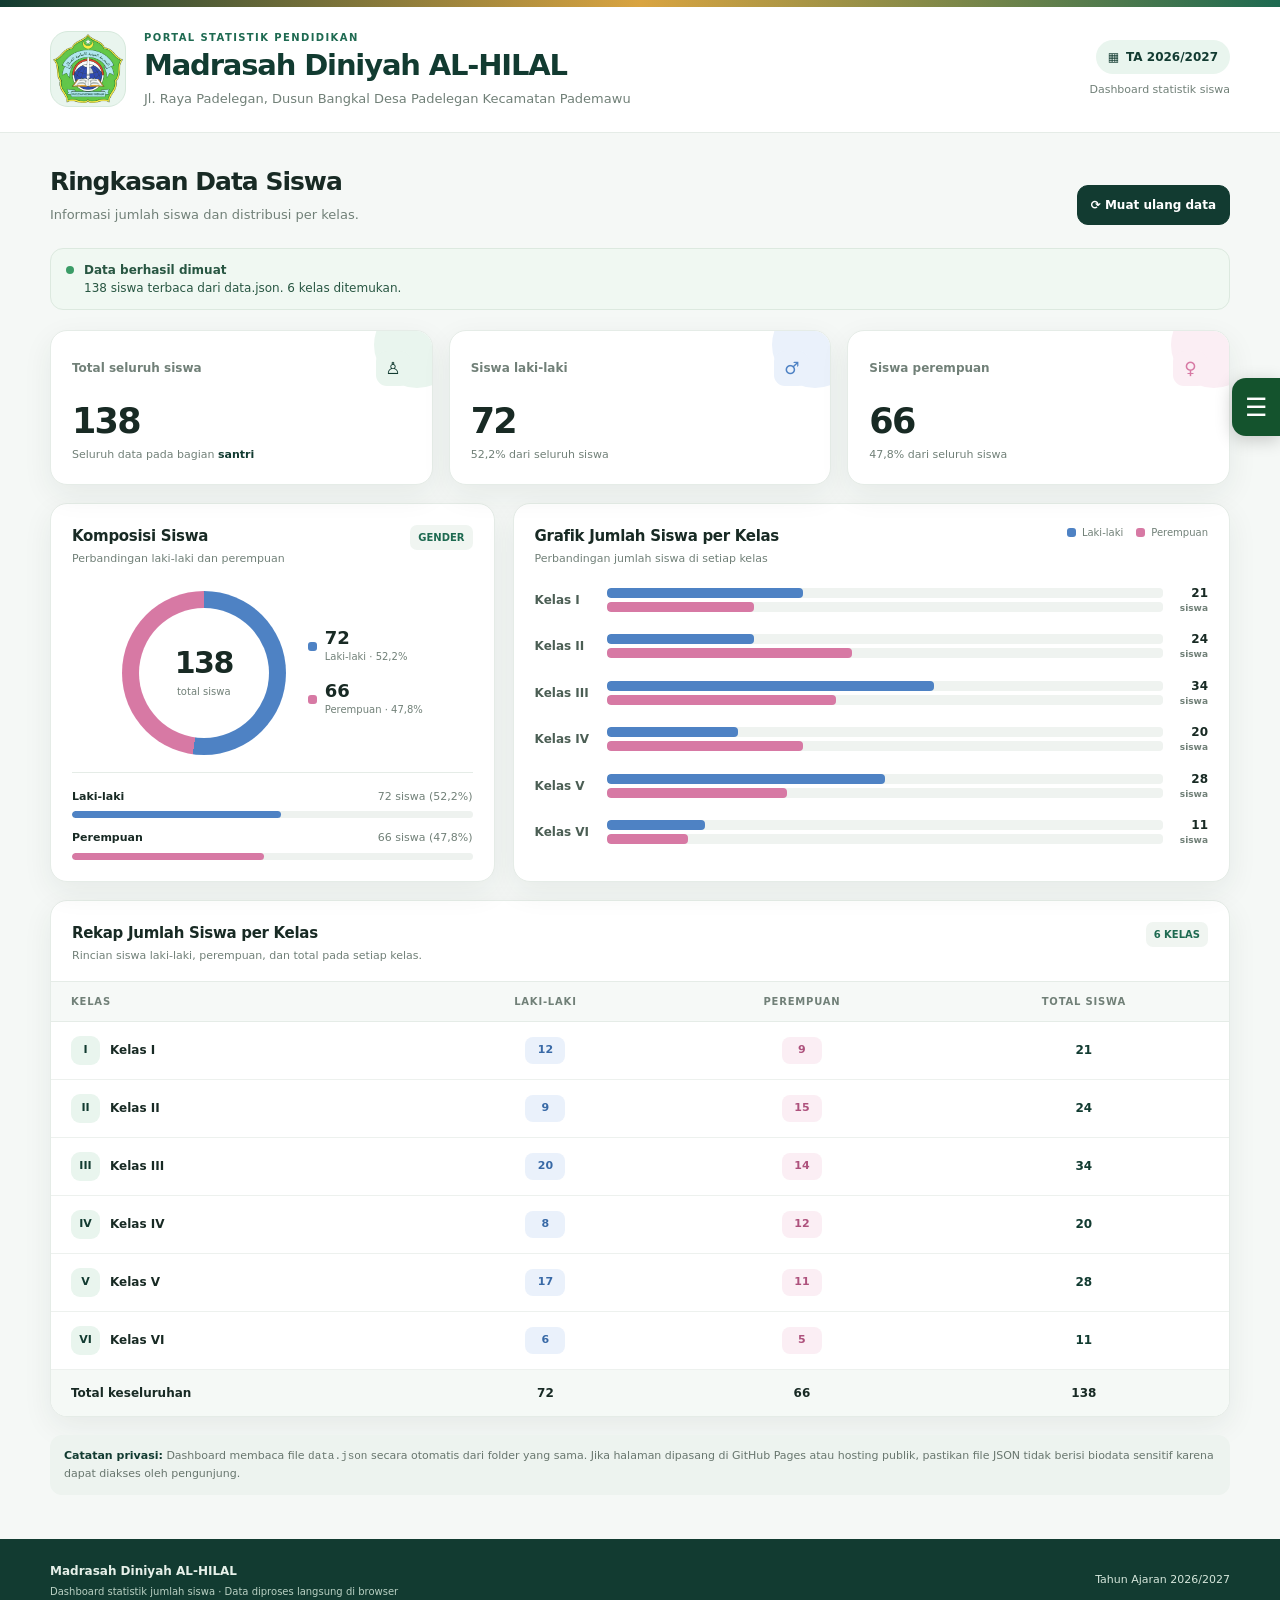
==== commit a30a3511: "Update diagram_siswa.html" ====
--- a/diagram_siswa.html
+++ b/diagram_siswa.html
@@ -329,7 +329,7 @@
       </div>
     </div>
 
-    <div class="status" id="statusBox1" role="status"><span class="dot"></span><div><strong id="statusTitle">Memuat data.json…</strong><div id="statusText1">Dashboard sedang membaca data.json secara otomatis dari folder yang sama.</div></div></div>
+    <div class="status" id="statusBox" role="status"><span class="dot"></span><div><strong id="statusTitle">Memuat data.json…</strong><div id="statusText">Dashboard sedang membaca data.json secara otomatis dari folder yang sama.</div></div></div>
 
     <section class="stats" aria-label="Statistik utama">
       <article class="stat" style="--accent:var(--green);--tint:#e9f5ee"><div class="stat-top"><span class="stat-label">Total seluruh siswa</span><span class="stat-icon">♙</span></div><div class="stat-number" id="totalCount">—</div><div class="stat-foot">Seluruh data pada bagian <strong>santri</strong></div></article>
